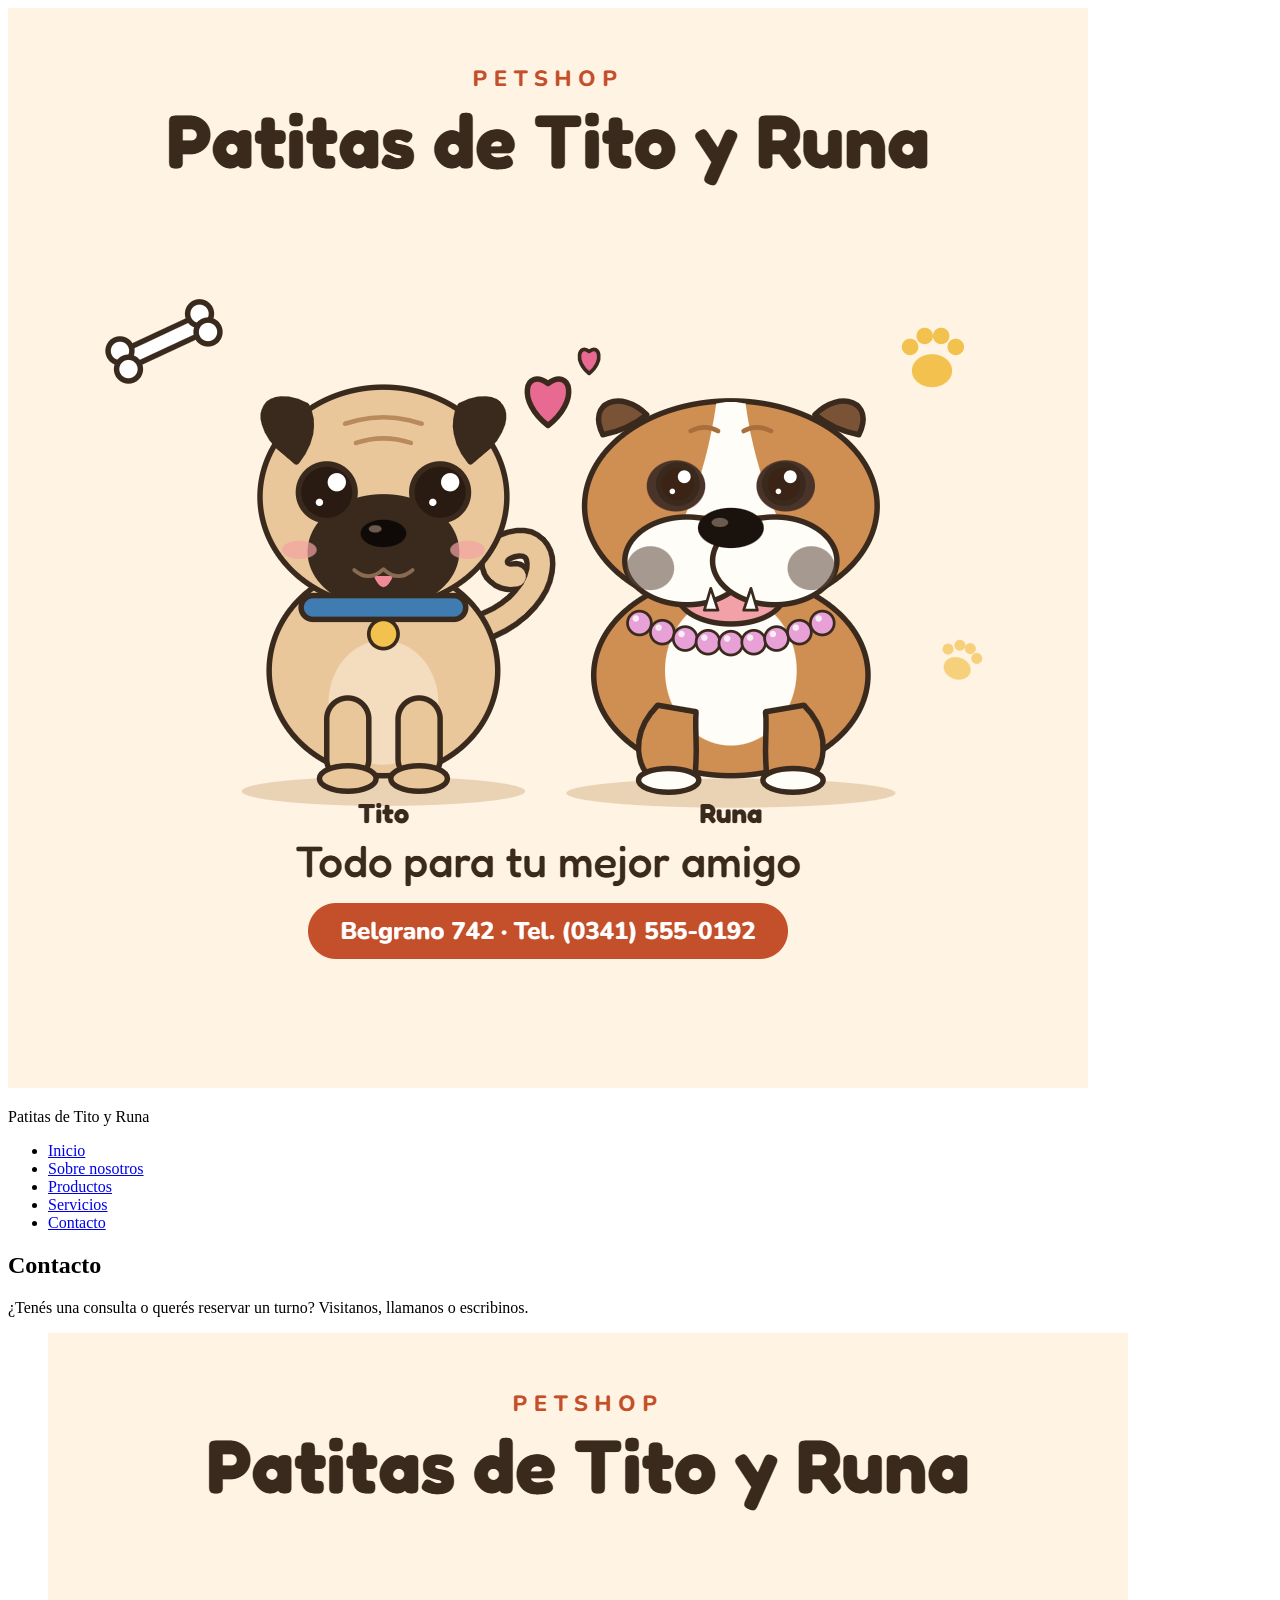
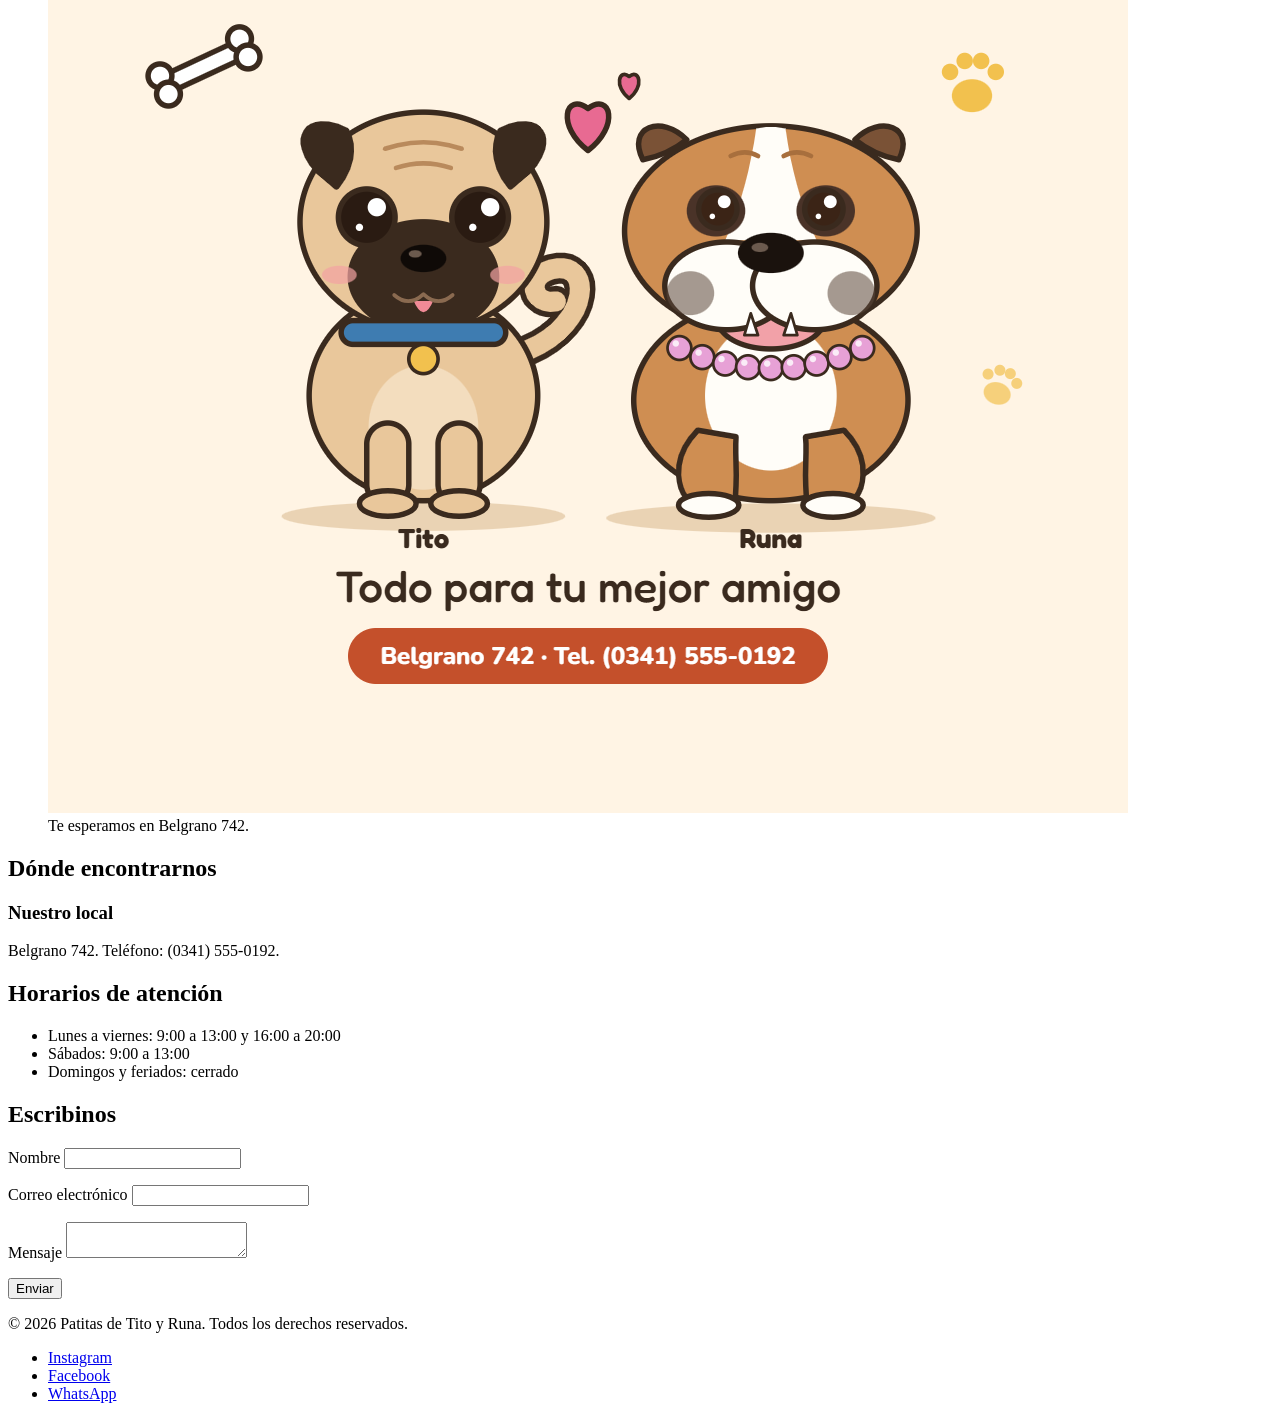
==== pages/contacto.html @ 101479d8 "Estructura HTML semántica del sitio Patitas de Tito y Runa" ====
<!DOCTYPE html>
<html lang="es">
<head>
    <meta charset="UTF-8">
    <meta name="viewport" content="width=device-width, initial-scale=1.0">
    <title>Contacto | Patitas de Tito y Runa</title>
</head>
<body>
    <header>
        <a href="../index.html">
            <img src="../img/PugyBulldog.png" alt="Logo de Patitas de Tito y Runa: un pug y una bulldog sentados juntos">
        </a>
        <p>Patitas de Tito y Runa</p>
        <nav>
            <ul>
                <li><a href="../index.html">Inicio</a></li>
                <li><a href="nosotros.html">Sobre nosotros</a></li>
                <li><a href="productos.html">Productos</a></li>
                <li><a href="servicios.html">Servicios</a></li>
                <li><a href="contacto.html">Contacto</a></li>
            </ul>
        </nav>
    </header>

    <main>
        <section>
            <h1>Contacto</h1>
            <p>¿Tenés una consulta o querés reservar un turno? Visitanos, llamanos o escribinos.</p>
            <figure>
                <img src="../img/PugyBulldog.png" alt="Afiche de Patitas de Tito y Runa con un pug y una bulldog, la dirección Belgrano 742 y el teléfono (0341) 555-0192">
                <figcaption>Te esperamos en Belgrano 742.</figcaption>
            </figure>
        </section>

        <section>
            <h2>Dónde encontrarnos</h2>
            <article>
                <h3>Nuestro local</h3>
                <p>Belgrano 742. Teléfono: (0341) 555-0192.</p>
            </article>
        </section>

        <section>
            <h2>Horarios de atención</h2>
            <ul>
                <li>Lunes a viernes: 9:00 a 13:00 y 16:00 a 20:00</li>
                <li>Sábados: 9:00 a 13:00</li>
                <li>Domingos y feriados: cerrado</li>
            </ul>
        </section>

        <section>
            <h2>Escribinos</h2>
            <form action="#" method="post">
                <p>
                    <label for="nombre">Nombre</label>
                    <input type="text" id="nombre" name="nombre" required>
                </p>
                <p>
                    <label for="email">Correo electrónico</label>
                    <input type="email" id="email" name="email" required>
                </p>
                <p>
                    <label for="mensaje">Mensaje</label>
                    <textarea id="mensaje" name="mensaje" required></textarea>
                </p>
                <p>
                    <input type="submit" value="Enviar">
                </p>
            </form>
        </section>
    </main>

    <footer>
        <p>&copy; 2026 Patitas de Tito y Runa. Todos los derechos reservados.</p>
        <nav>
            <ul>
                <li><a href="https://www.instagram.com/" target="_blank">Instagram</a></li>
                <li><a href="https://www.facebook.com/" target="_blank">Facebook</a></li>
                <li><a href="https://wa.me/5493415550192" target="_blank">WhatsApp</a></li>
            </ul>
        </nav>
    </footer>
</body>
</html>
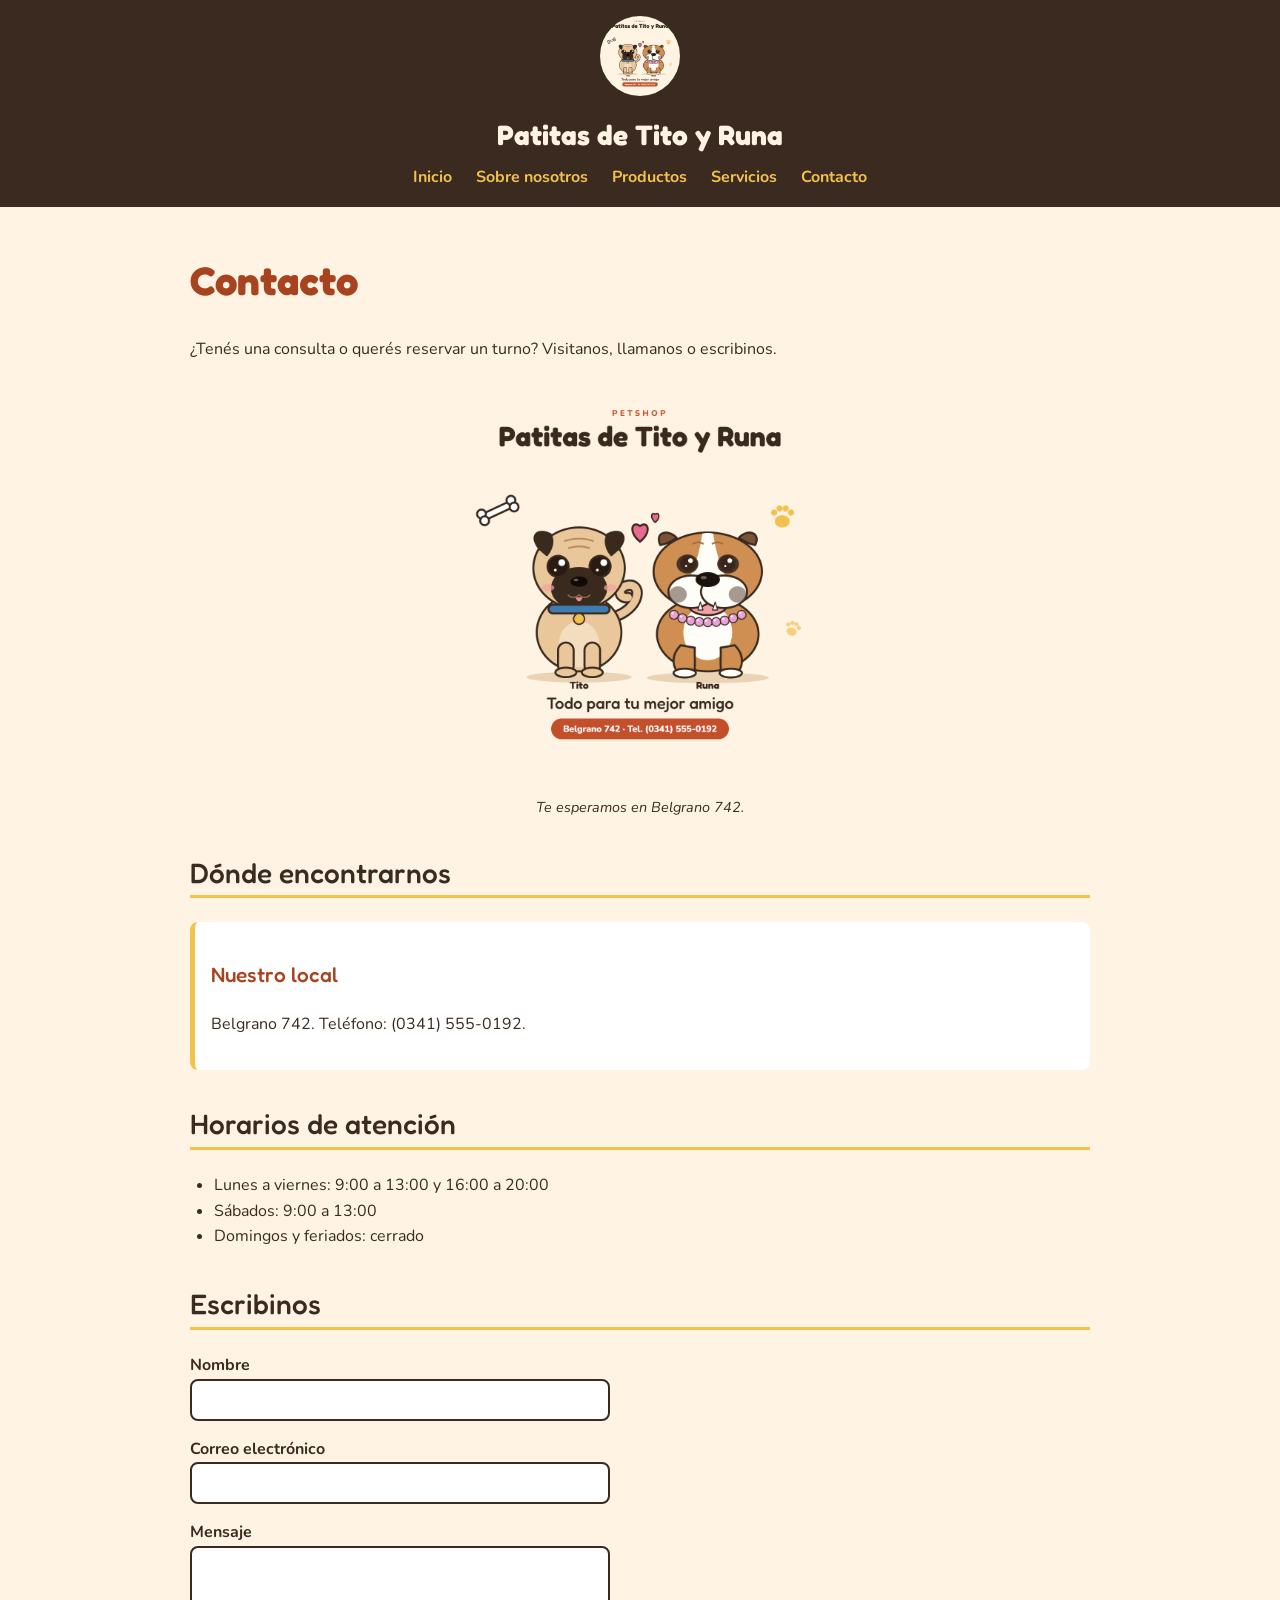
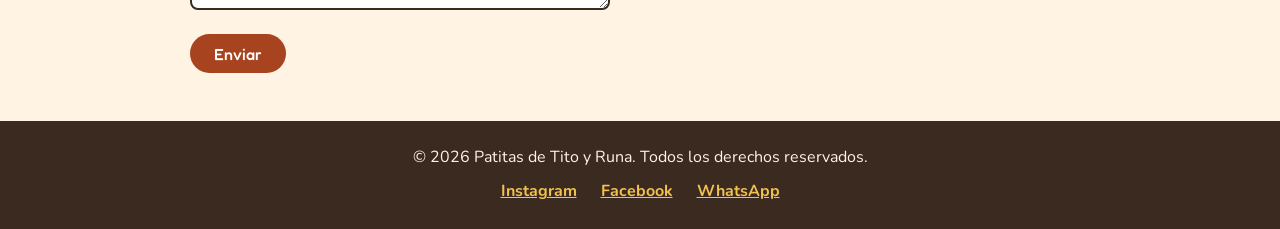
==== commit 84c0fa29: "Hoja de estilos externa con paleta y tipografía" ====
--- a/pages/contacto.html
+++ b/pages/contacto.html
@@ -4,80 +4,82 @@
     <meta charset="UTF-8">
     <meta name="viewport" content="width=device-width, initial-scale=1.0">
     <title>Contacto | Patitas de Tito y Runa</title>
+    <link rel="stylesheet" href="https://fonts.googleapis.com/css2?family=Fredoka:wght@500;700&family=Nunito:wght@400;700&display=swap">
+    <link rel="stylesheet" href="../styles/styles.css">
 </head>
-<body>
-    <header>
+<body class="pagina">
+    <header class="encabezado">
         <a href="../index.html">
-            <img src="../img/PugyBulldog.png" alt="Logo de Patitas de Tito y Runa: un pug y una bulldog sentados juntos">
+            <img class="logo" src="../img/PugyBulldog.png" alt="Logo de Patitas de Tito y Runa: un pug y una bulldog sentados juntos">
         </a>
-        <p>Patitas de Tito y Runa</p>
+        <p class="marca">Patitas de Tito y Runa</p>
         <nav>
-            <ul>
-                <li><a href="../index.html">Inicio</a></li>
-                <li><a href="nosotros.html">Sobre nosotros</a></li>
-                <li><a href="productos.html">Productos</a></li>
-                <li><a href="servicios.html">Servicios</a></li>
-                <li><a href="contacto.html">Contacto</a></li>
+            <ul class="menu-lista">
+                <li><a class="menu-enlace" href="../index.html">Inicio</a></li>
+                <li><a class="menu-enlace" href="nosotros.html">Sobre nosotros</a></li>
+                <li><a class="menu-enlace" href="productos.html">Productos</a></li>
+                <li><a class="menu-enlace" href="servicios.html">Servicios</a></li>
+                <li><a class="menu-enlace" href="contacto.html">Contacto</a></li>
             </ul>
         </nav>
     </header>
 
-    <main>
-        <section>
-            <h1>Contacto</h1>
+    <main class="contenido">
+        <section class="seccion">
+            <h1 class="titulo-principal">Contacto</h1>
             <p>¿Tenés una consulta o querés reservar un turno? Visitanos, llamanos o escribinos.</p>
-            <figure>
-                <img src="../img/PugyBulldog.png" alt="Afiche de Patitas de Tito y Runa con un pug y una bulldog, la dirección Belgrano 742 y el teléfono (0341) 555-0192">
-                <figcaption>Te esperamos en Belgrano 742.</figcaption>
+            <figure class="figura">
+                <img class="imagen" src="../img/PugyBulldog.png" alt="Afiche de Patitas de Tito y Runa con un pug y una bulldog, la dirección Belgrano 742 y el teléfono (0341) 555-0192">
+                <figcaption class="epigrafe">Te esperamos en Belgrano 742.</figcaption>
             </figure>
         </section>
 
-        <section>
-            <h2>Dónde encontrarnos</h2>
-            <article>
-                <h3>Nuestro local</h3>
+        <section class="seccion">
+            <h2 class="titulo-seccion">Dónde encontrarnos</h2>
+            <article class="tarjeta">
+                <h3 class="titulo-articulo">Nuestro local</h3>
                 <p>Belgrano 742. Teléfono: (0341) 555-0192.</p>
             </article>
         </section>
 
-        <section>
-            <h2>Horarios de atención</h2>
-            <ul>
+        <section class="seccion">
+            <h2 class="titulo-seccion">Horarios de atención</h2>
+            <ul class="lista">
                 <li>Lunes a viernes: 9:00 a 13:00 y 16:00 a 20:00</li>
                 <li>Sábados: 9:00 a 13:00</li>
                 <li>Domingos y feriados: cerrado</li>
             </ul>
         </section>
 
-        <section>
-            <h2>Escribinos</h2>
+        <section class="seccion">
+            <h2 class="titulo-seccion">Escribinos</h2>
             <form action="#" method="post">
                 <p>
-                    <label for="nombre">Nombre</label>
-                    <input type="text" id="nombre" name="nombre" required>
+                    <label class="etiqueta" for="nombre">Nombre</label>
+                    <input class="campo" type="text" id="nombre" name="nombre" required>
                 </p>
                 <p>
-                    <label for="email">Correo electrónico</label>
-                    <input type="email" id="email" name="email" required>
+                    <label class="etiqueta" for="email">Correo electrónico</label>
+                    <input class="campo" type="email" id="email" name="email" required>
                 </p>
                 <p>
-                    <label for="mensaje">Mensaje</label>
-                    <textarea id="mensaje" name="mensaje" required></textarea>
+                    <label class="etiqueta" for="mensaje">Mensaje</label>
+                    <textarea class="campo" id="mensaje" name="mensaje" required></textarea>
                 </p>
                 <p>
-                    <input type="submit" value="Enviar">
+                    <input class="boton" type="submit" value="Enviar">
                 </p>
             </form>
         </section>
     </main>
 
-    <footer>
-        <p>&copy; 2026 Patitas de Tito y Runa. Todos los derechos reservados.</p>
+    <footer class="pie">
+        <p class="pie-texto">&copy; 2026 Patitas de Tito y Runa. Todos los derechos reservados.</p>
         <nav>
-            <ul>
-                <li><a href="https://www.instagram.com/" target="_blank">Instagram</a></li>
-                <li><a href="https://www.facebook.com/" target="_blank">Facebook</a></li>
-                <li><a href="https://wa.me/5493415550192" target="_blank">WhatsApp</a></li>
+            <ul class="redes-lista">
+                <li><a class="redes-enlace" href="https://www.instagram.com/" target="_blank">Instagram</a></li>
+                <li><a class="redes-enlace" href="https://www.facebook.com/" target="_blank">Facebook</a></li>
+                <li><a class="redes-enlace" href="https://wa.me/5493415550192" target="_blank">WhatsApp</a></li>
             </ul>
         </nav>
     </footer>
--- a/styles/styles.css
+++ b/styles/styles.css
@@ -0,0 +1,188 @@
+/* ==========================================================
+   Patitas de Tito y Runa - Hoja de estilos
+   ========================================================== */
+
+/* ---------- Paleta de colores ----------
+   Primario:   #3B2A20 (marrón oscuro)
+   Secundario: #A8431F (terracota)
+   Acento:     #F2C14E (amarillo)
+   Fondo:      #FFF4E3 (crema)
+   Blanco:     #FFFFFF
+*/
+
+/* ---------- Base ---------- */
+.pagina {
+    margin: 0;
+    background-color: #FFF4E3;
+    color: #3B2A20;
+    font-family: 'Nunito', sans-serif;
+    font-size: 1rem;
+    font-weight: 400;
+    line-height: 1.6;
+}
+
+/* ---------- Encabezado ---------- */
+.encabezado {
+    background-color: #3B2A20;
+    padding: 1rem;
+    text-align: center;
+}
+
+.logo {
+    width: 80px;
+    border-radius: 50%;
+}
+
+.marca {
+    margin: 0.5rem 0;
+    color: #FFF4E3;
+    font-family: 'Fredoka', sans-serif;
+    font-size: 1.75rem;
+    font-weight: 700;
+}
+
+/* ---------- Menú de navegación ---------- */
+.menu-lista {
+    display: flex;
+    flex-wrap: wrap;
+    justify-content: center;
+    gap: 1.5rem;
+    margin: 0;
+    padding: 0;
+    list-style: none;
+}
+
+.menu-enlace {
+    color: #F2C14E;
+    font-weight: 700;
+    text-decoration: none;
+}
+
+.menu-enlace:hover {
+    text-decoration: underline;
+}
+
+/* ---------- Contenido principal ---------- */
+.contenido {
+    max-width: 900px;
+    margin: 0 auto;
+    padding: 1rem;
+}
+
+.seccion {
+    margin-bottom: 2rem;
+}
+
+/* ---------- Títulos ---------- */
+.titulo-principal {
+    color: #A8431F;
+    font-family: 'Fredoka', sans-serif;
+    font-size: 2.5rem;
+    font-weight: 700;
+    line-height: 1.2;
+}
+
+.titulo-seccion {
+    color: #3B2A20;
+    font-family: 'Fredoka', sans-serif;
+    font-size: 1.75rem;
+    font-weight: 500;
+    border-bottom: 3px solid #F2C14E;
+}
+
+.titulo-articulo {
+    color: #A8431F;
+    font-family: 'Fredoka', sans-serif;
+    font-size: 1.3rem;
+    font-weight: 500;
+}
+
+/* ---------- Enlaces ---------- */
+.enlace {
+    color: #A8431F;
+    font-weight: 700;
+}
+
+/* ---------- Imágenes ---------- */
+.figura {
+    margin: 1.5rem 0;
+    text-align: center;
+}
+
+.imagen {
+    width: 100%;
+    max-width: 400px;
+    border-radius: 1rem;
+}
+
+.epigrafe {
+    font-size: 0.9rem;
+    font-style: italic;
+}
+
+/* ---------- Listas y tarjetas ---------- */
+.lista {
+    padding-left: 1.5rem;
+}
+
+.tarjeta {
+    margin-bottom: 1rem;
+    padding: 1rem;
+    background-color: #FFFFFF;
+    border-left: 5px solid #F2C14E;
+    border-radius: 0.5rem;
+}
+
+/* ---------- Formulario ---------- */
+.etiqueta {
+    display: block;
+    font-weight: 700;
+}
+
+.campo {
+    width: 100%;
+    max-width: 400px;
+    padding: 0.5rem;
+    border: 2px solid #3B2A20;
+    border-radius: 0.5rem;
+    font-family: 'Nunito', sans-serif;
+    font-size: 1rem;
+}
+
+.boton {
+    padding: 0.6rem 1.5rem;
+    background-color: #A8431F;
+    color: #FFFFFF;
+    border: none;
+    border-radius: 2rem;
+    font-family: 'Fredoka', sans-serif;
+    font-size: 1rem;
+    font-weight: 500;
+    cursor: pointer;
+}
+
+/* ---------- Pie de página ---------- */
+.pie {
+    background-color: #3B2A20;
+    color: #FFF4E3;
+    padding: 1.5rem 1rem;
+    text-align: center;
+}
+
+.pie-texto {
+    margin: 0 0 0.5rem;
+}
+
+.redes-lista {
+    display: flex;
+    justify-content: center;
+    gap: 1.5rem;
+    margin: 0;
+    padding: 0;
+    list-style: none;
+}
+
+.redes-enlace {
+    color: #F2C14E;
+    font-weight: 700;
+}
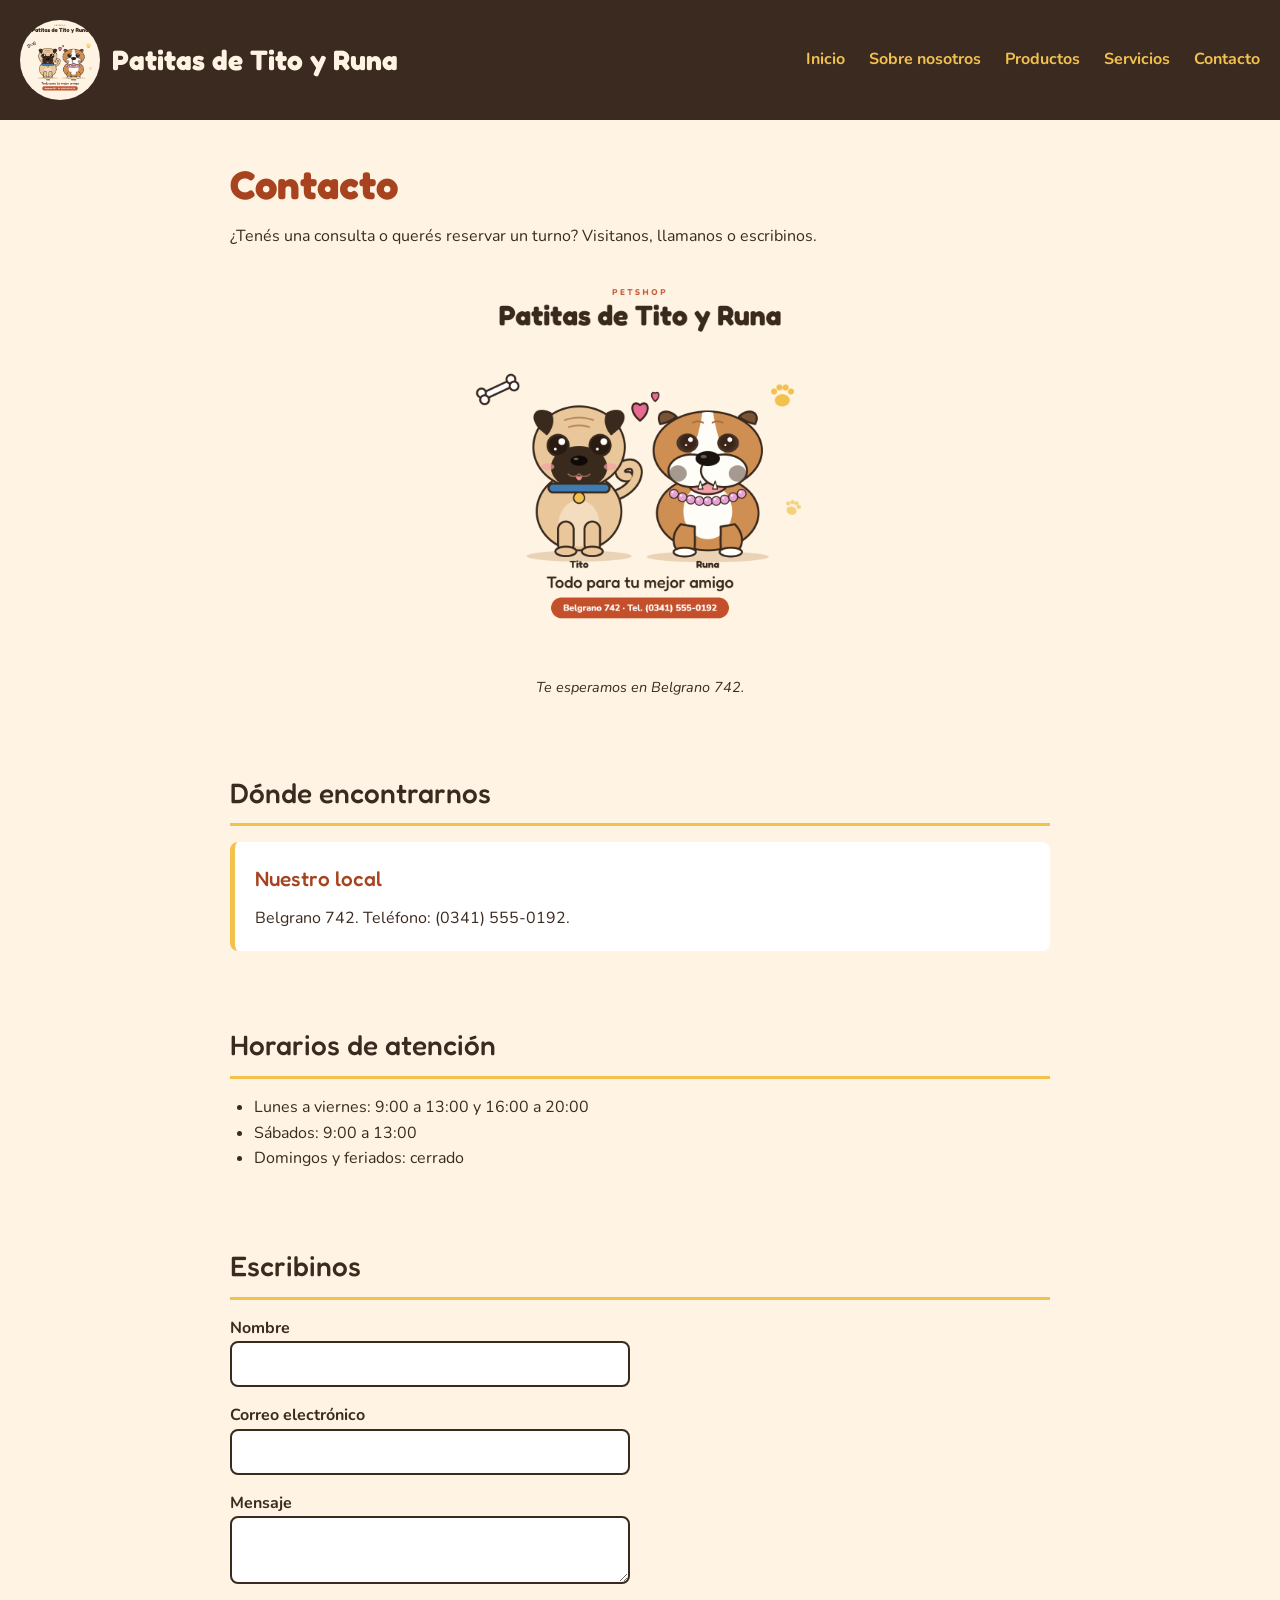
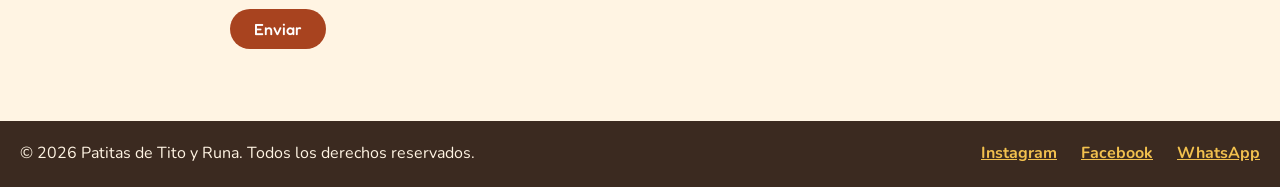
==== commit a6a3a825: "Layout con Flexbox y box model en navbar y secciones" ====
--- a/pages/contacto.html
+++ b/pages/contacto.html
@@ -9,10 +9,10 @@
 </head>
 <body class="pagina">
     <header class="encabezado">
-        <a href="../index.html">
+        <a class="marca" href="../index.html">
             <img class="logo" src="../img/PugyBulldog.png" alt="Logo de Patitas de Tito y Runa: un pug y una bulldog sentados juntos">
+            Patitas de Tito y Runa
         </a>
-        <p class="marca">Patitas de Tito y Runa</p>
         <nav>
             <ul class="menu-lista">
                 <li><a class="menu-enlace" href="../index.html">Inicio</a></li>
@@ -53,7 +53,7 @@
 
         <section class="seccion">
             <h2 class="titulo-seccion">Escribinos</h2>
-            <form action="#" method="post">
+            <form class="formulario" action="#" method="post">
                 <p>
                     <label class="etiqueta" for="nombre">Nombre</label>
                     <input class="campo" type="text" id="nombre" name="nombre" required>
@@ -74,7 +74,7 @@
     </main>
 
     <footer class="pie">
-        <p class="pie-texto">&copy; 2026 Patitas de Tito y Runa. Todos los derechos reservados.</p>
+        <p>&copy; 2026 Patitas de Tito y Runa. Todos los derechos reservados.</p>
         <nav>
             <ul class="redes-lista">
                 <li><a class="redes-enlace" href="https://www.instagram.com/" target="_blank">Instagram</a></li>
--- a/styles/styles.css
+++ b/styles/styles.css
@@ -1,18 +1,12 @@
-/* ==========================================================
-   Patitas de Tito y Runa - Hoja de estilos
-   ========================================================== */
-
-/* ---------- Paleta de colores ----------
-   Primario:   #3B2A20 (marrón oscuro)
-   Secundario: #A8431F (terracota)
-   Acento:     #F2C14E (amarillo)
-   Fondo:      #FFF4E3 (crema)
-   Blanco:     #FFFFFF
-*/
+/* ---------- Reset ---------- */
+* {
+    margin: 0;
+    padding: 0;
+    box-sizing: border-box;
+}
 
 /* ---------- Base ---------- */
 .pagina {
-    margin: 0;
     background-color: #FFF4E3;
     color: #3B2A20;
     font-family: 'Nunito', sans-serif;
@@ -21,11 +15,26 @@
     line-height: 1.6;
 }
 
-/* ---------- Encabezado ---------- */
+/* ---------- Encabezado (navbar) ---------- */
 .encabezado {
+    display: flex;
+    flex-wrap: wrap;
+    justify-content: space-between;
+    align-items: center;
+    gap: 20px;
+    padding: 20px;
     background-color: #3B2A20;
-    padding: 1rem;
-    text-align: center;
+}
+
+.marca {
+    display: flex;
+    align-items: center;
+    gap: 12px;
+    color: #FFF4E3;
+    font-family: 'Fredoka', sans-serif;
+    font-size: 1.75rem;
+    font-weight: 700;
+    text-decoration: none;
 }
 
 .logo {
@@ -33,22 +42,12 @@
     border-radius: 50%;
 }
 
-.marca {
-    margin: 0.5rem 0;
-    color: #FFF4E3;
-    font-family: 'Fredoka', sans-serif;
-    font-size: 1.75rem;
-    font-weight: 700;
-}
-
 /* ---------- Menú de navegación ---------- */
 .menu-lista {
     display: flex;
     flex-wrap: wrap;
-    justify-content: center;
-    gap: 1.5rem;
-    margin: 0;
-    padding: 0;
+    align-items: center;
+    gap: 24px;
     list-style: none;
 }
 
@@ -66,11 +65,15 @@
 .contenido {
     max-width: 900px;
     margin: 0 auto;
-    padding: 1rem;
+    padding: 20px;
 }
 
 .seccion {
-    margin-bottom: 2rem;
+    display: flex;
+    flex-direction: column;
+    gap: 16px;
+    padding: 20px;
+    margin-bottom: 32px;
 }
 
 /* ---------- Títulos ---------- */
@@ -83,6 +86,7 @@
 }
 
 .titulo-seccion {
+    padding-bottom: 8px;
     color: #3B2A20;
     font-family: 'Fredoka', sans-serif;
     font-size: 1.75rem;
@@ -105,7 +109,10 @@
 
 /* ---------- Imágenes ---------- */
 .figura {
-    margin: 1.5rem 0;
+    display: flex;
+    flex-direction: column;
+    align-items: center;
+    gap: 10px;
     text-align: center;
 }
 
@@ -122,18 +129,26 @@
 
 /* ---------- Listas y tarjetas ---------- */
 .lista {
-    padding-left: 1.5rem;
+    padding-left: 24px;
 }
 
 .tarjeta {
-    margin-bottom: 1rem;
-    padding: 1rem;
+    display: flex;
+    flex-direction: column;
+    gap: 10px;
+    padding: 20px;
     background-color: #FFFFFF;
     border-left: 5px solid #F2C14E;
     border-radius: 0.5rem;
 }
 
 /* ---------- Formulario ---------- */
+.formulario {
+    display: flex;
+    flex-direction: column;
+    gap: 16px;
+}
+
 .etiqueta {
     display: block;
     font-weight: 700;
@@ -142,7 +157,7 @@
 .campo {
     width: 100%;
     max-width: 400px;
-    padding: 0.5rem;
+    padding: 10px;
     border: 2px solid #3B2A20;
     border-radius: 0.5rem;
     font-family: 'Nunito', sans-serif;
@@ -150,7 +165,7 @@
 }
 
 .boton {
-    padding: 0.6rem 1.5rem;
+    padding: 10px 24px;
     background-color: #A8431F;
     color: #FFFFFF;
     border: none;
@@ -163,22 +178,20 @@
 
 /* ---------- Pie de página ---------- */
 .pie {
+    display: flex;
+    flex-wrap: wrap;
+    justify-content: space-between;
+    align-items: center;
+    gap: 20px;
+    padding: 20px;
     background-color: #3B2A20;
     color: #FFF4E3;
-    padding: 1.5rem 1rem;
-    text-align: center;
-}
-
-.pie-texto {
-    margin: 0 0 0.5rem;
 }
 
 .redes-lista {
     display: flex;
-    justify-content: center;
-    gap: 1.5rem;
-    margin: 0;
-    padding: 0;
+    align-items: center;
+    gap: 24px;
     list-style: none;
 }
 
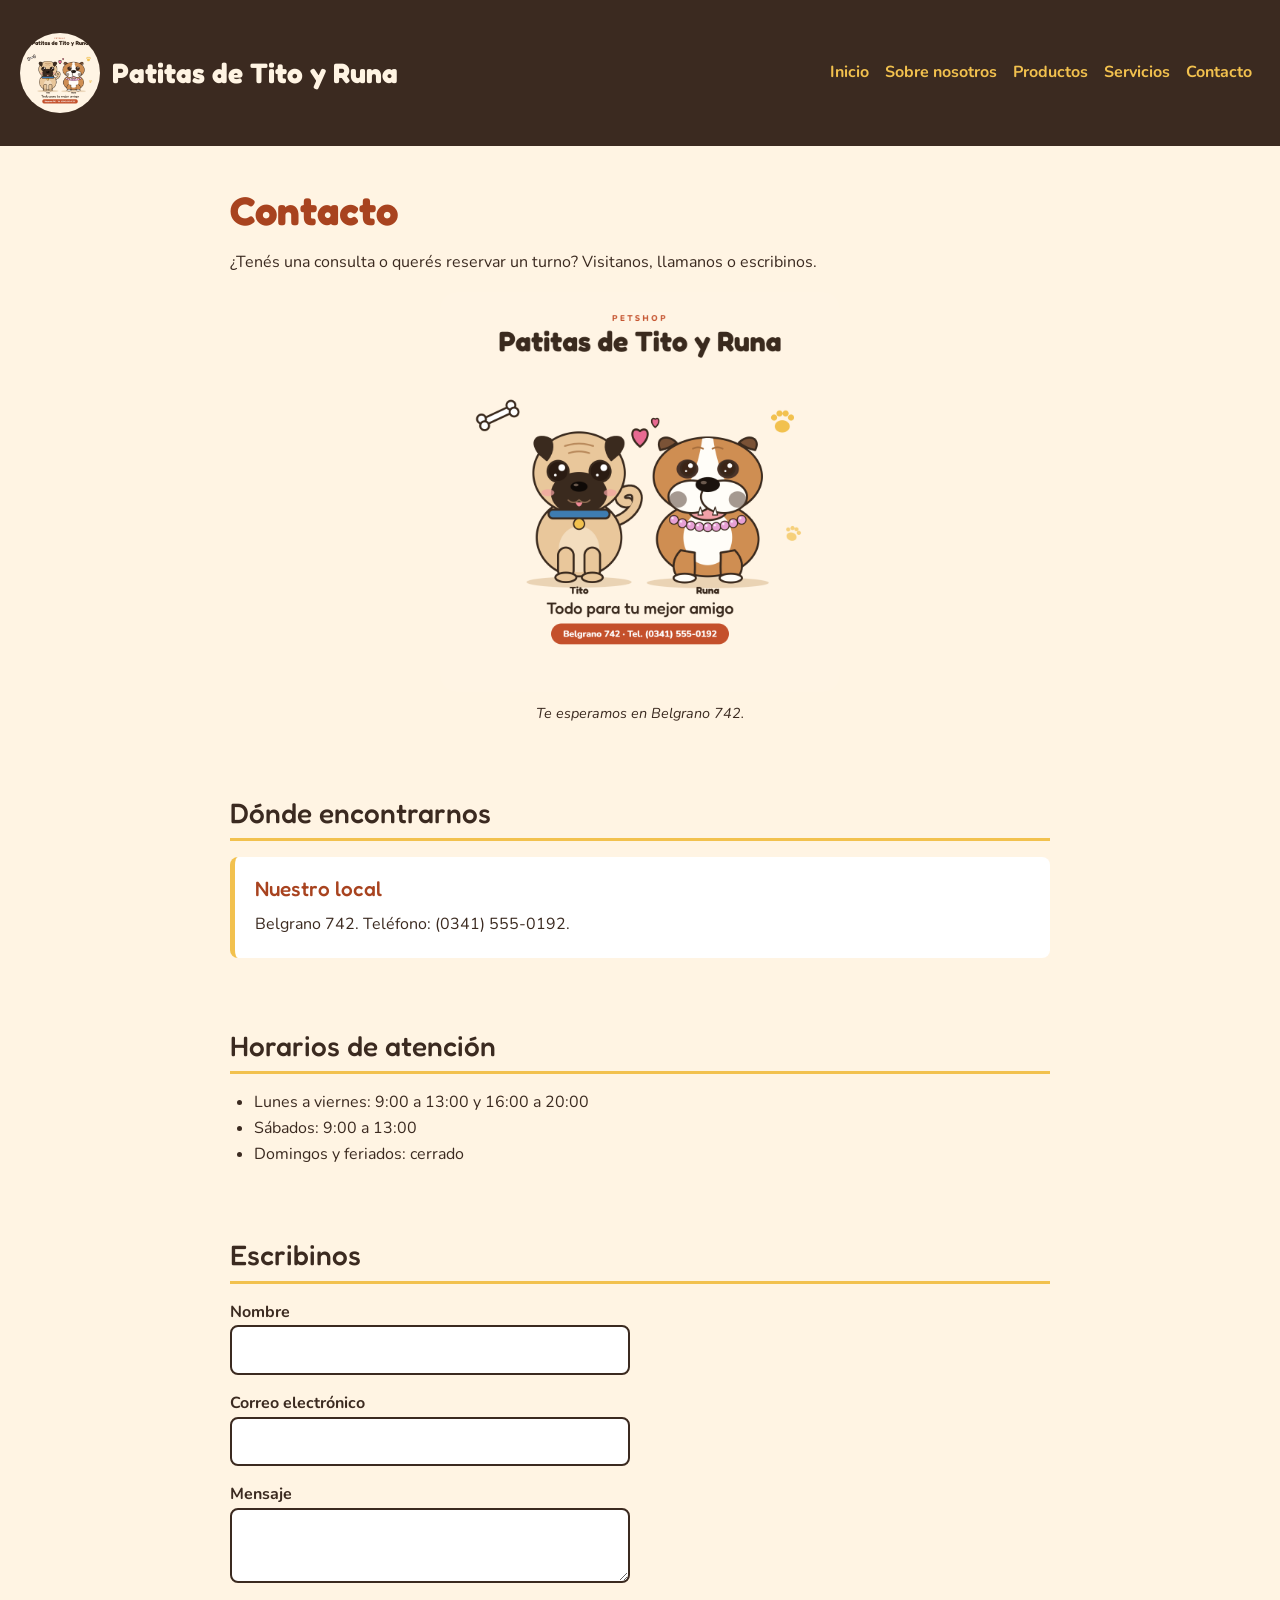
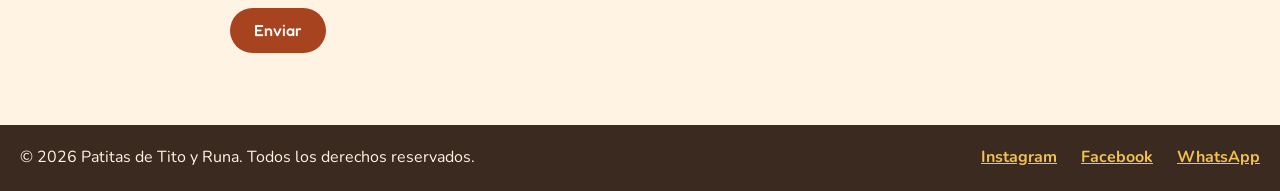
==== commit 48ef75d2: "Integración de Bootstrap, carousel, modal, estados interactivos y breakpoint tablet" ====
--- a/pages/contacto.html
+++ b/pages/contacto.html
@@ -5,22 +5,29 @@
     <meta name="viewport" content="width=device-width, initial-scale=1.0">
     <title>Contacto | Patitas de Tito y Runa</title>
     <link rel="stylesheet" href="https://fonts.googleapis.com/css2?family=Fredoka:wght@500;700&family=Nunito:wght@400;700&display=swap">
+    <link href="https://cdn.jsdelivr.net/npm/bootstrap@5.3.8/dist/css/bootstrap.min.css" rel="stylesheet">
     <link rel="stylesheet" href="../styles/styles.css">
 </head>
 <body class="pagina">
     <header class="encabezado">
-        <a class="marca" href="../index.html">
-            <img class="logo" src="../img/PugyBulldog.png" alt="Logo de Patitas de Tito y Runa: un pug y una bulldog sentados juntos">
-            Patitas de Tito y Runa
-        </a>
-        <nav>
-            <ul class="menu-lista">
-                <li><a class="menu-enlace" href="../index.html">Inicio</a></li>
-                <li><a class="menu-enlace" href="nosotros.html">Sobre nosotros</a></li>
-                <li><a class="menu-enlace" href="productos.html">Productos</a></li>
-                <li><a class="menu-enlace" href="servicios.html">Servicios</a></li>
-                <li><a class="menu-enlace" href="contacto.html">Contacto</a></li>
-            </ul>
+        <nav class="navbar navbar-expand-lg" data-bs-theme="dark">
+            <a class="navbar-brand marca" href="../index.html">
+                <img class="logo" src="../img/PugyBulldog.png" alt="Logo de Patitas de Tito y Runa: un pug y una bulldog sentados juntos">
+                Patitas de Tito y Runa
+            </a>
+            <button class="navbar-toggler boton-menu" type="button" data-bs-toggle="collapse" data-bs-target="#menuPrincipal">
+                <span class="navbar-toggler-icon"></span>
+                <span class="visually-hidden">Abrir menú</span>
+            </button>
+            <div class="collapse navbar-collapse" id="menuPrincipal">
+                <ul class="navbar-nav ms-auto">
+                    <li class="nav-item"><a class="nav-link menu-enlace" href="../index.html">Inicio</a></li>
+                    <li class="nav-item"><a class="nav-link menu-enlace" href="nosotros.html">Sobre nosotros</a></li>
+                    <li class="nav-item"><a class="nav-link menu-enlace" href="productos.html">Productos</a></li>
+                    <li class="nav-item"><a class="nav-link menu-enlace" href="servicios.html">Servicios</a></li>
+                    <li class="nav-item"><a class="nav-link menu-enlace" href="contacto.html">Contacto</a></li>
+                </ul>
+            </div>
         </nav>
     </header>
 
@@ -83,5 +90,6 @@
             </ul>
         </nav>
     </footer>
+    <script src="https://cdn.jsdelivr.net/npm/bootstrap@5.3.8/dist/js/bootstrap.bundle.min.js"></script>
 </body>
 </html>
